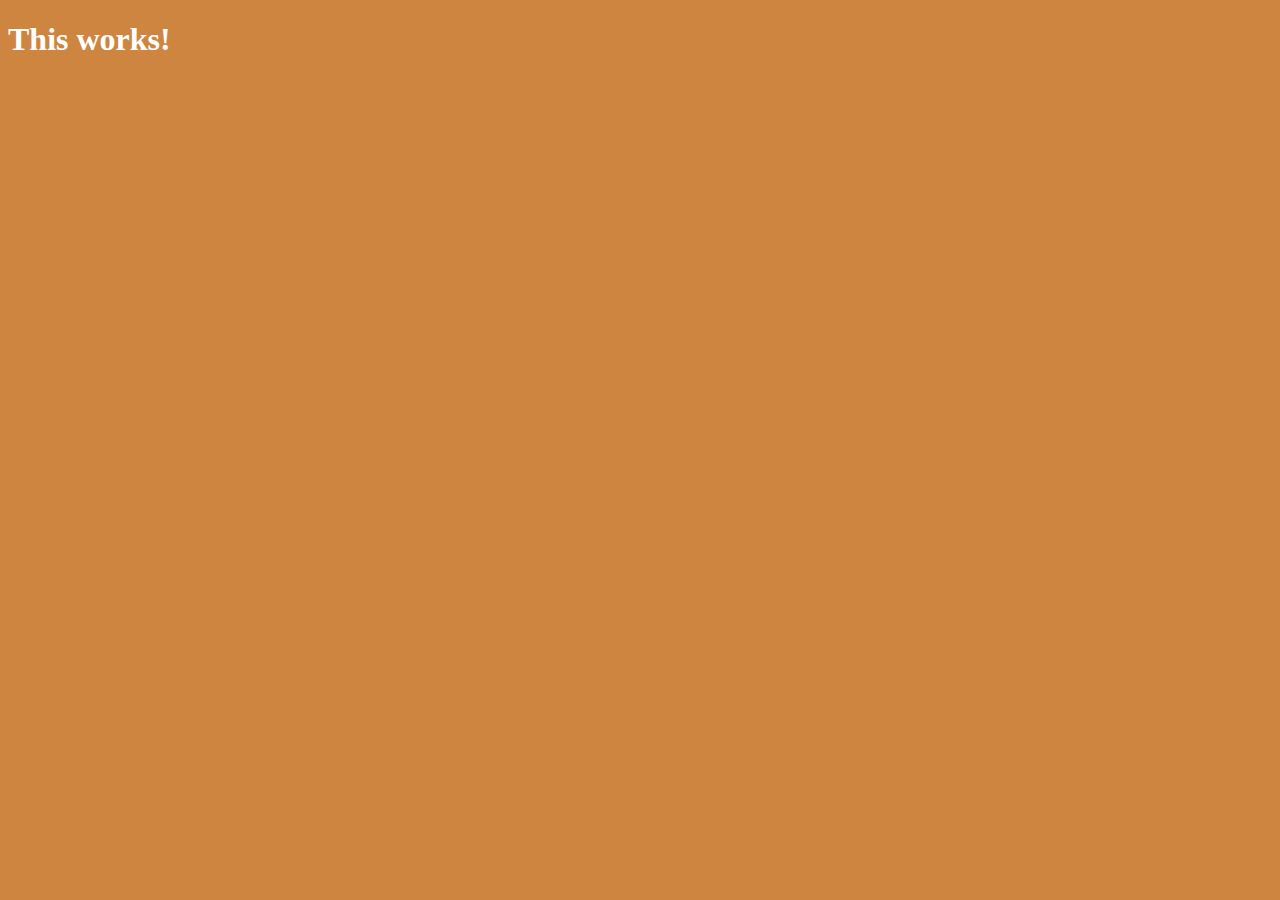
==== index.html @ 72c24ca0 "javascripts 1-5강" ====
<!DOCTYPE html>
<html>

<head>
    <title>Something</title>
    <link rel="stylesheet" href="index.css" />
</head>

<body>
    <h1>This works!</h1>
    <script src="index.js"></script>
</body>

</html>
---- index.css ----
body {
    background-color: peru;
}

h1{
    color: white;
}
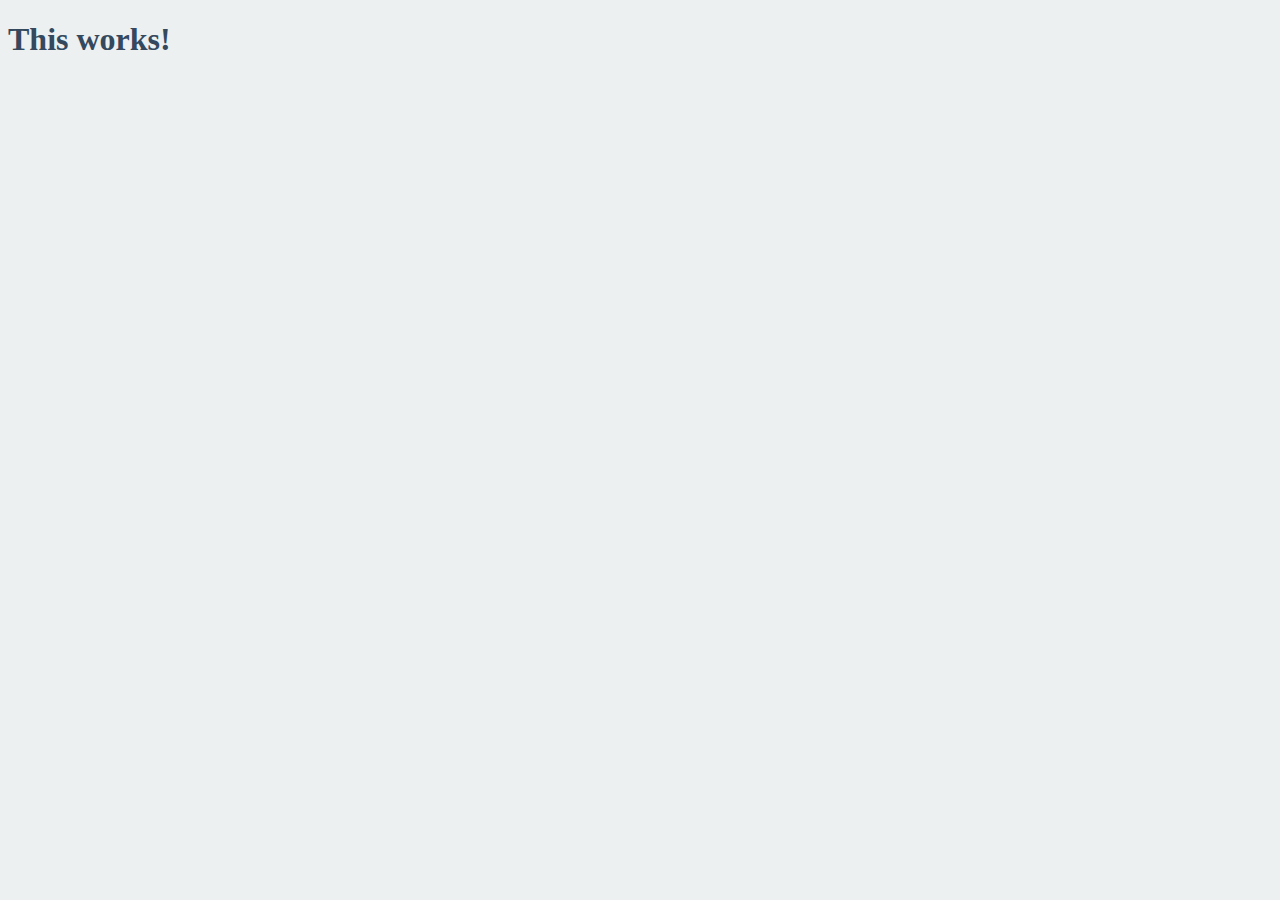
==== commit 31e0633a: "2.6 수강" ====
--- a/index.html
+++ b/index.html
@@ -7,7 +7,7 @@
 </head>
 
 <body>
-    <h1>This works!</h1>
+    <h1 id="title" style="color: rgb(127, 140, 141);">This works!</h1>
     <script src="index.js"></script>
 </body>
 
--- a/index.css
+++ b/index.css
@@ -1,7 +1,7 @@
 body {
-    background-color: peru;
+    background-color: #ecf0f1;
 }
 
 h1{
-    color: white;
+    color: #34495e;
 }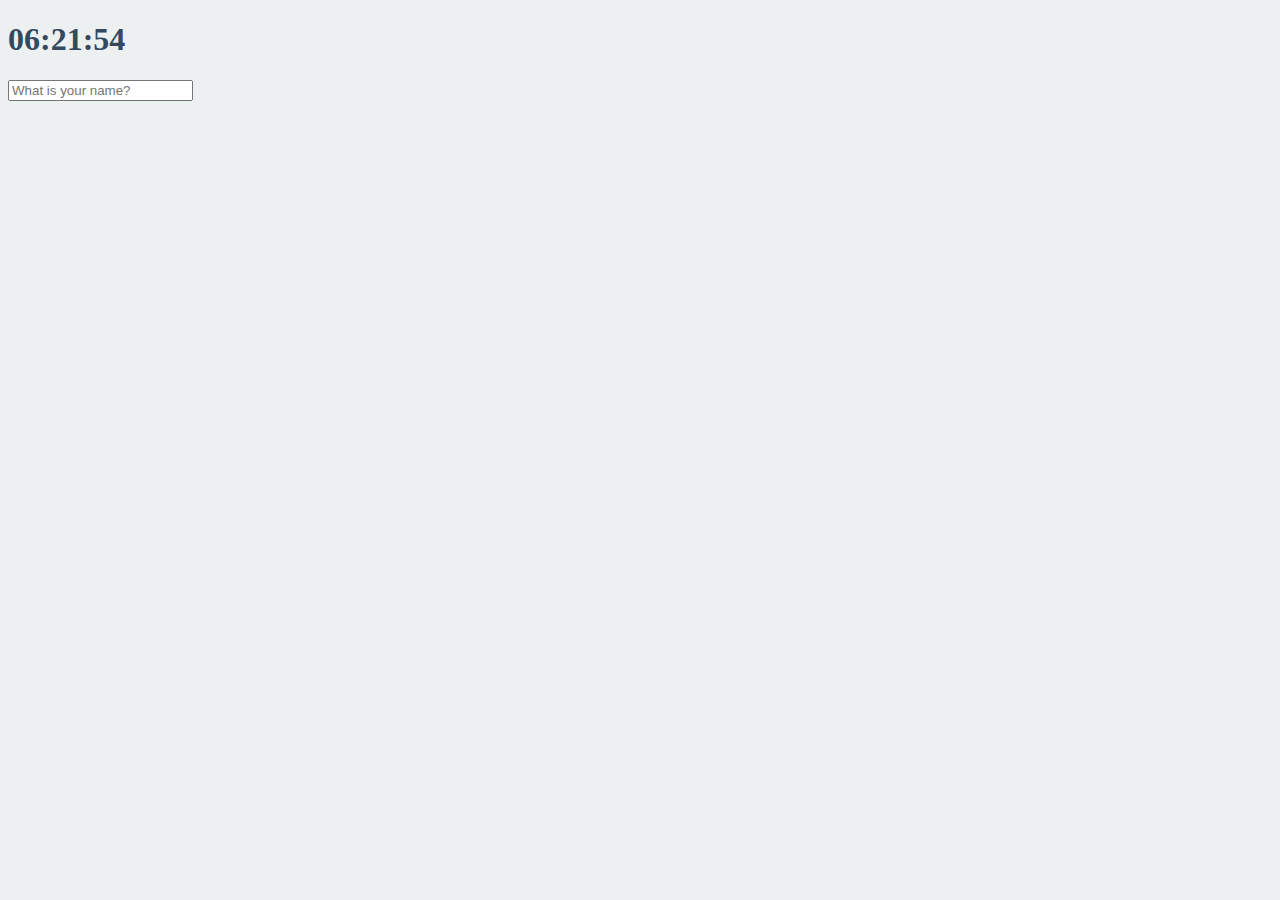
==== commit cc376aa8: "3.0-3.3 수강" ====
--- a/index.html
+++ b/index.html
@@ -7,8 +7,15 @@
 </head>
 
 <body>
-    <h1 id="title" style="color: rgb(127, 140, 141);">This works!</h1>
-    <script src="index.js"></script>
+    <div class="js-clock">
+        <h1>00:00</h1>
+    </div>
+    <form class="js-form form">
+        <input type="text" placeholder="What is your name?" />
+    </form>
+    <h4 class="js-greetings greetings"></h4>
+    <script src="clock.js"></script>
+    <script src="greetings.js"></script>
 </body>
 
 </html>--- a/index.css
+++ b/index.css
@@ -2,6 +2,23 @@
     background-color: #ecf0f1;
 }
 
-h1{
+.btn {
+    cursor: pointer;
+}
+
+body {
     color: #34495e;
+}
+
+.clicked {
+    color: #7f8c8d;
+}
+
+.form,
+.greetings {
+    display: none;
+}
+
+.showing {
+    display: block;
 }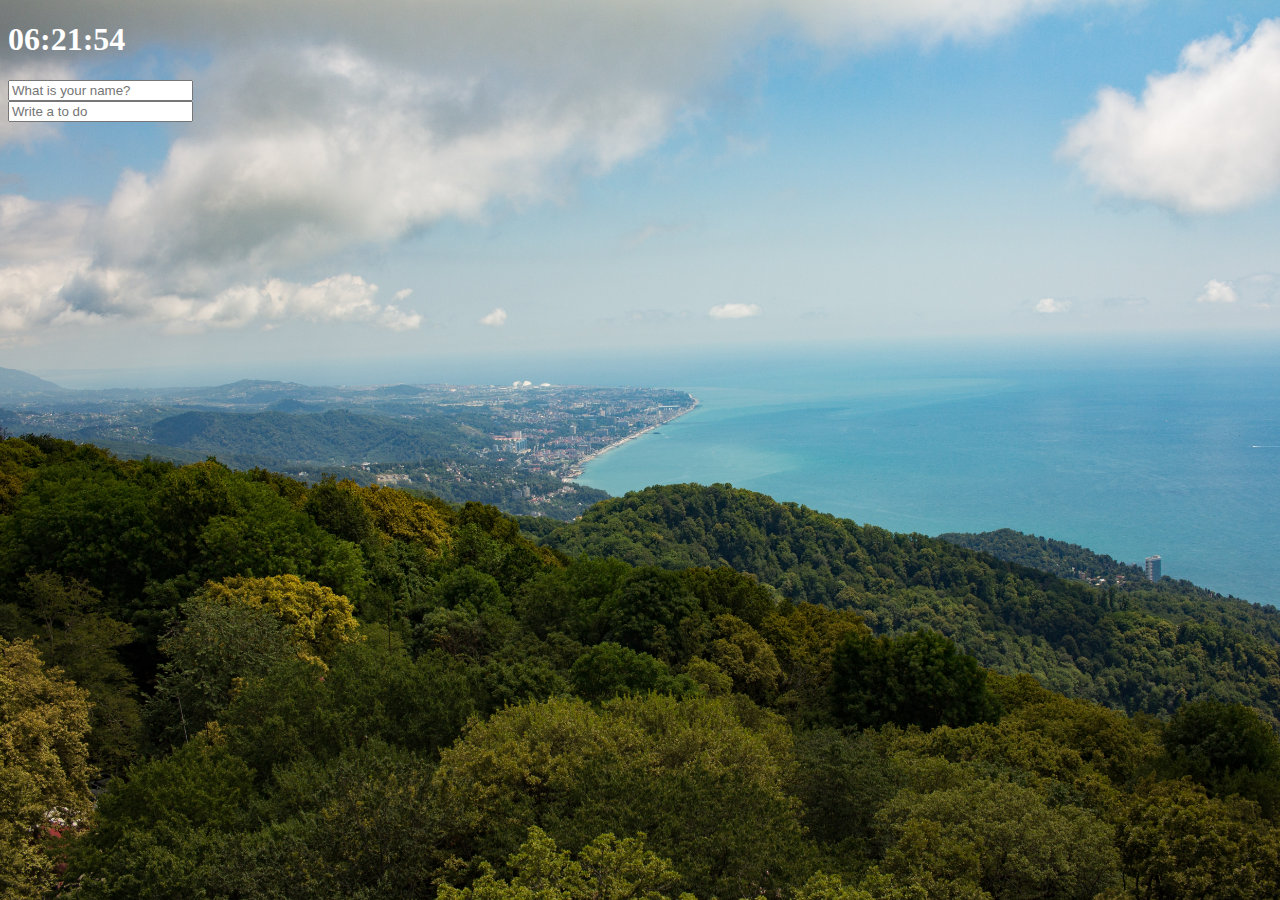
==== commit 7a0acc37: "vanilla-js 강의 끝" ====
--- a/index.html
+++ b/index.html
@@ -3,6 +3,7 @@
 
 <head>
     <title>Something</title>
+    <meta charset="utf-8" />
     <link rel="stylesheet" href="index.css" />
 </head>
 
@@ -14,8 +15,17 @@
         <input type="text" placeholder="What is your name?" />
     </form>
     <h4 class="js-greetings greetings"></h4>
+    <form class="js-toDoForm">
+        <input type="text" placeholder="Write a to do" />
+    </form>
+    <ul class="js-toDoList">
+    </ul>
+    <span class="js-weather"></span>
     <script src="clock.js"></script>
     <script src="greetings.js"></script>
+    <script src="todo.js"></script>
+    <script src="bg.js"></script>
+    <script src="weather.js"></script>
 </body>
 
 </html>--- a/index.css
+++ b/index.css
@@ -1,5 +1,5 @@
 body {
-    background-color: #ecf0f1;
+    background-color: #2c3e50;
 }
 
 .btn {
@@ -7,7 +7,7 @@
 }
 
 body {
-    color: #34495e;
+    color: white;
 }
 
 .clicked {
@@ -21,4 +21,24 @@
 
 .showing {
     display: block;
+}
+
+
+@keyframes fadeIn {
+    from {
+        opacity: 0;
+    }
+    to {
+        opacity: 1;
+    }
+}
+
+.bgImage {
+    position: absolute;
+    top: 0;
+    left: 0;
+    width: 100%;
+    height: 100%;
+    z-index: -1;
+    animation: fadeIn .5s linear;
 }